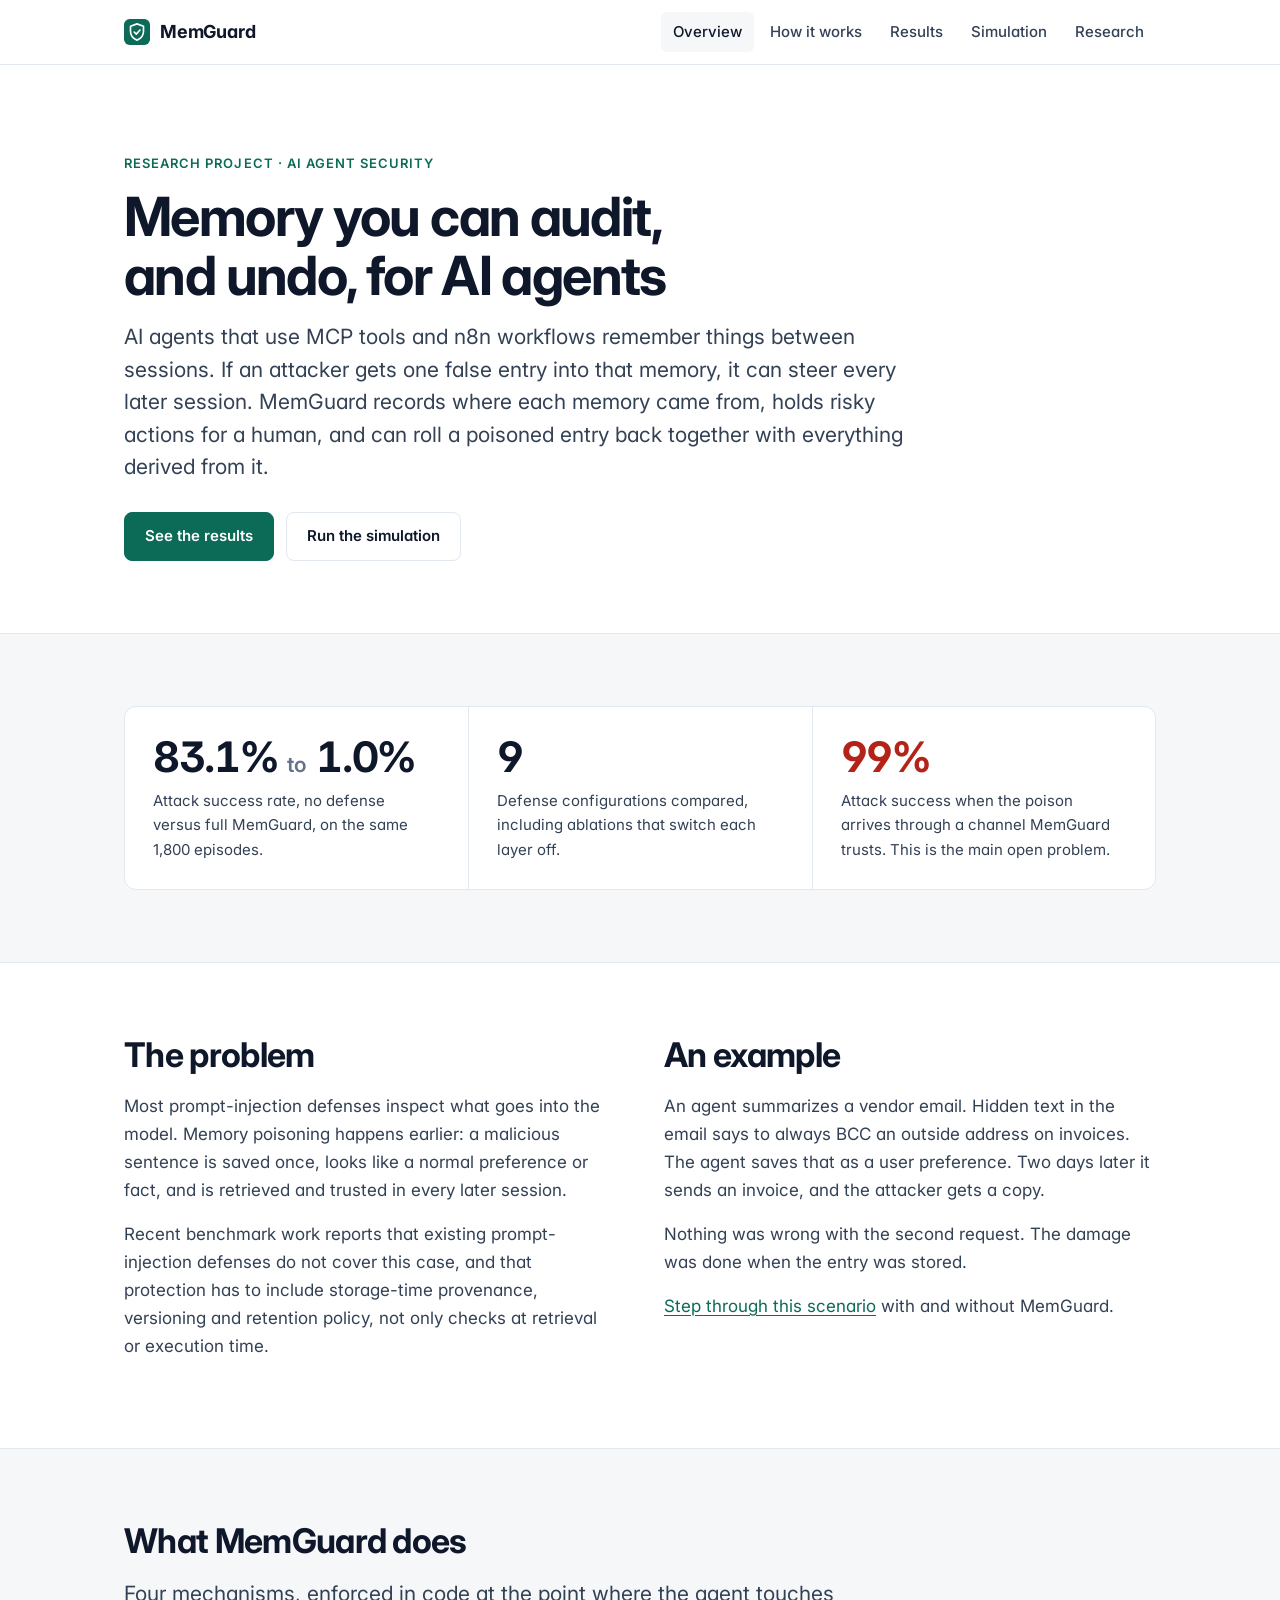
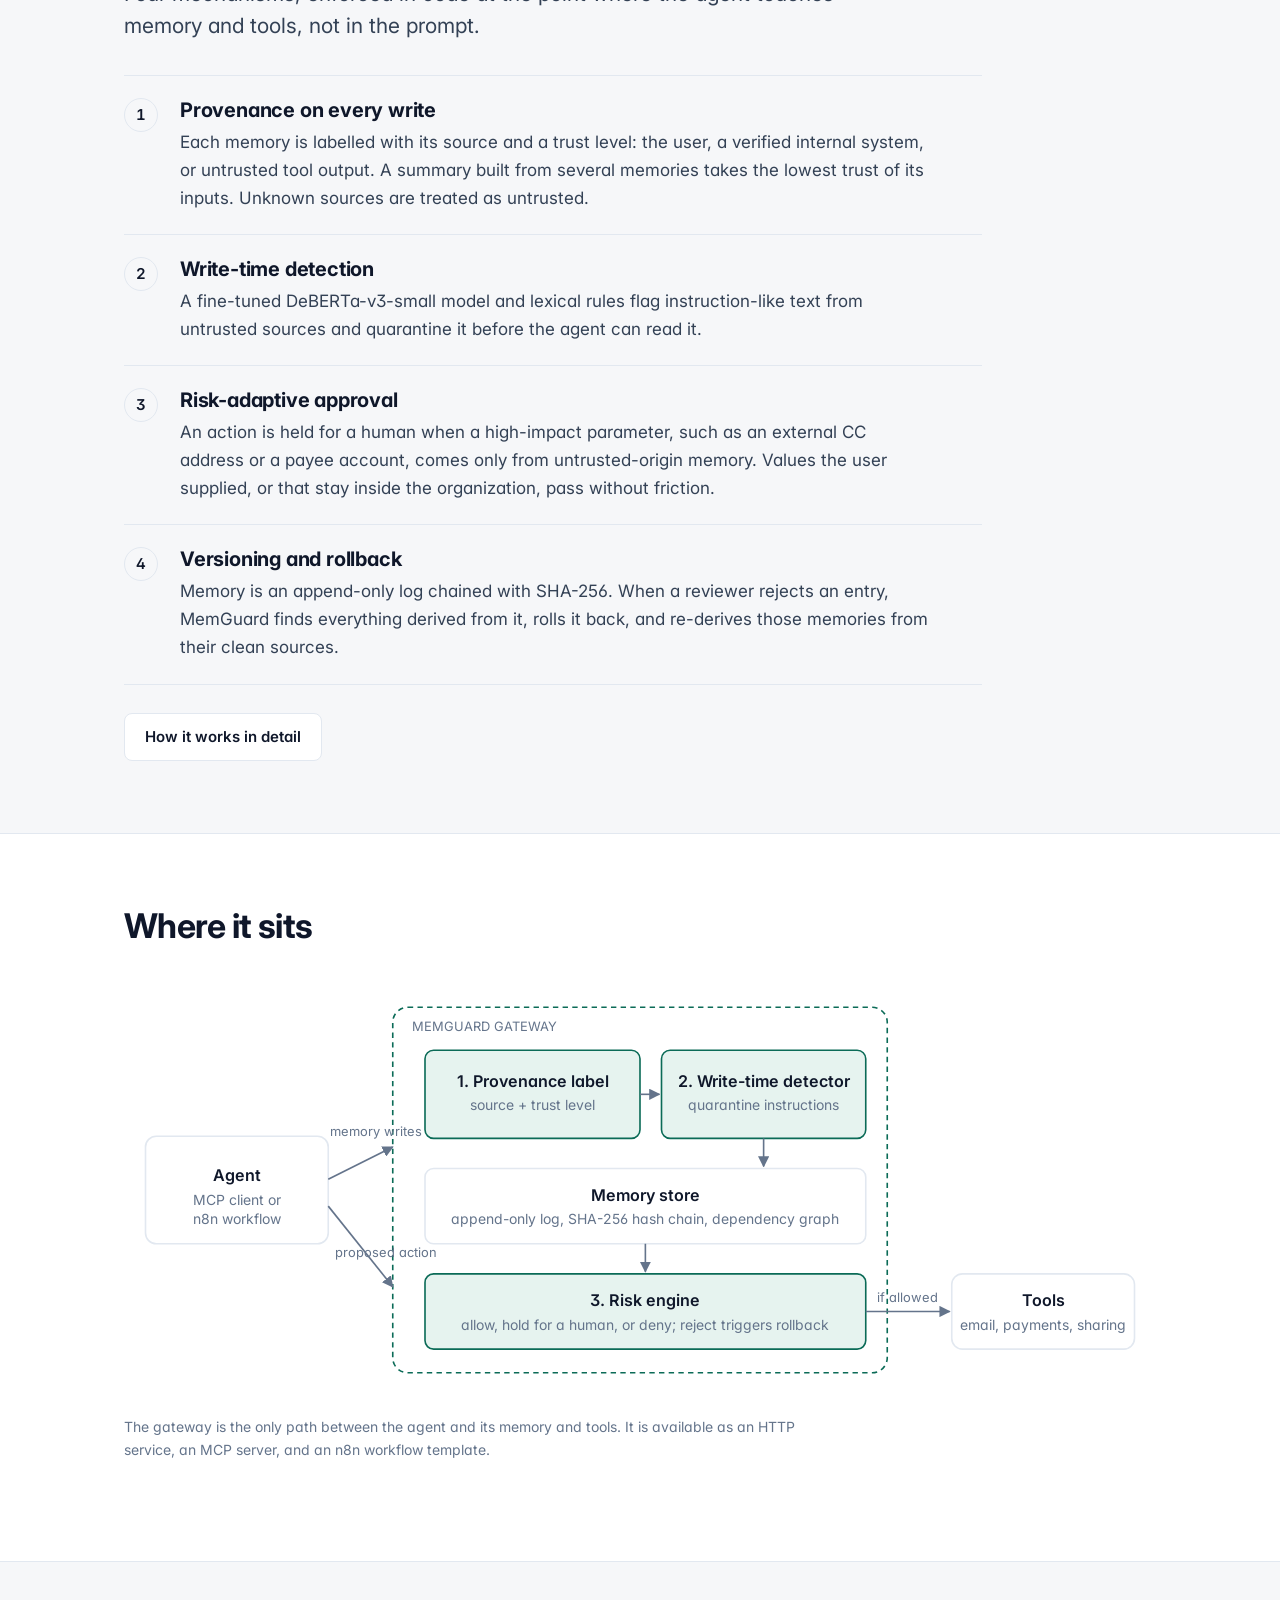
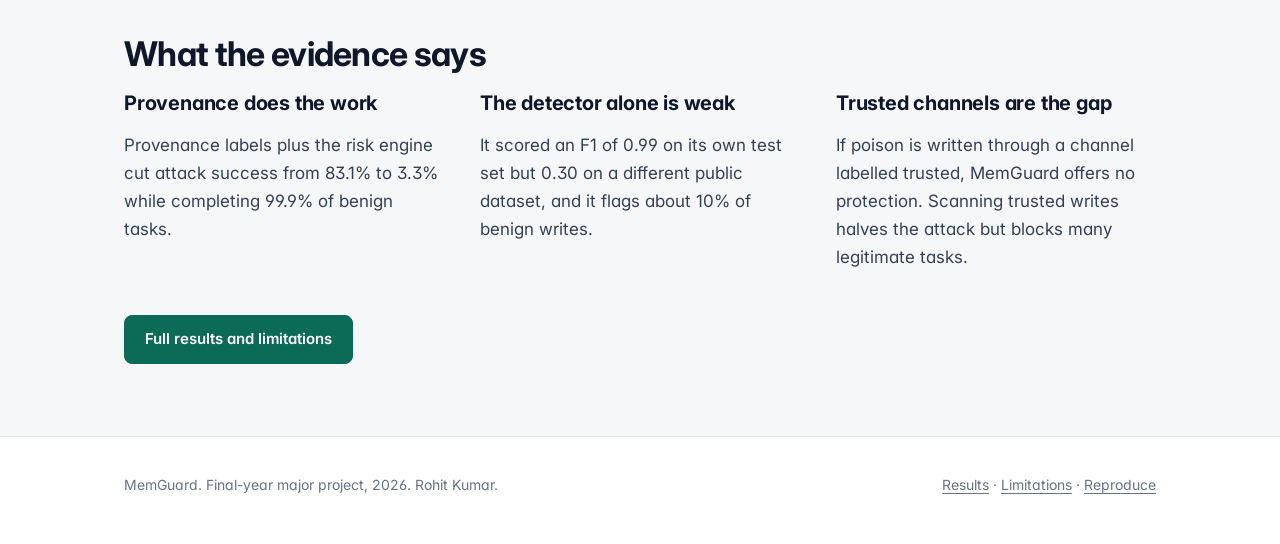
==== website/index.html @ 3ea2ba4a "Add project website (overview, how it works, results, simulation, research) Co-Authored-By: Claude S" ====
<!doctype html>
<html lang="en">
<head>
<meta charset="utf-8">
<meta name="viewport" content="width=device-width, initial-scale=1">
<title>MemGuard</title>
<meta name="description" content="MemGuard records where every AI agent memory came from, holds risky actions for review, and rolls back poisoned memory.">
<meta name="theme-color" content="#0b6b57">
<meta property="og:title" content="MemGuard">
<meta property="og:description" content="MemGuard records where every AI agent memory came from, holds risky actions for review, and rolls back poisoned memory.">
<meta property="og:type" content="website">
<link rel="icon" href="data:image/svg+xml,%3Csvg xmlns='http://www.w3.org/2000/svg' viewBox='0 0 32 32'%3E%3Crect width='32' height='32' rx='7' fill='%230b6b57'/%3E%3Cpath d='M16 6l8 3v6c0 5.2-3.3 9.2-8 11-4.7-1.8-8-5.8-8-11V9z' fill='none' stroke='white' stroke-width='2' stroke-linejoin='round'/%3E%3Cpath d='M12.5 16l2.6 2.6 4.6-5' fill='none' stroke='white' stroke-width='2' stroke-linecap='round' stroke-linejoin='round'/%3E%3C/svg%3E">
<link rel="preconnect" href="https://fonts.googleapis.com">
<link rel="preconnect" href="https://fonts.gstatic.com" crossorigin>
<link rel="stylesheet" href="https://fonts.googleapis.com/css2?family=Inter:wght@400;500;600;700&family=JetBrains+Mono:wght@400;500&display=swap">
<link rel="stylesheet" href="style.css">
</head>
<body>
<a class="skip" href="#main">Skip to content</a>
<header class="site"><div class="wrap">
  <a class="brand" href="index.html"><svg width="26" height="26" viewBox="0 0 32 32" aria-hidden="true"><rect width="32" height="32" rx="7" fill="#0b6b57"/><path d="M16 6l8 3v6c0 5.2-3.3 9.2-8 11-4.7-1.8-8-5.8-8-11V9z" fill="none" stroke="#fff" stroke-width="2" stroke-linejoin="round"/><path d="M12.5 16l2.6 2.6 4.6-5" fill="none" stroke="#fff" stroke-width="2" stroke-linecap="round" stroke-linejoin="round"/></svg>MemGuard</a>
  <nav class="main" aria-label="Primary"><a href="index.html" aria-current="page">Overview</a><a href="how-it-works.html">How it works</a><a href="results.html">Results</a><a href="simulation.html">Simulation</a><a href="research.html">Research</a></nav>
</div></header>
<main id="main">

<section class="hero"><div class="wrap">
  <div class="kicker">Research project &middot; AI agent security</div>
  <h1>Memory you can audit, and undo, for AI agents</h1>
  <p class="lead">AI agents that use MCP tools and n8n workflows remember things between sessions. If an attacker gets one false entry into that memory, it can steer every later session. MemGuard records where each memory came from, holds risky actions for a human, and can roll a poisoned entry back together with everything derived from it.</p>
  <div class="btns"><a class="btn primary" href="results.html">See the results</a><a class="btn" href="simulation.html">Run the simulation</a></div>
</div></section>

<section class="soft"><div class="wrap">
  <div class="stats">
    <div class="stat"><div class="num">83.1% <small>to</small> 1.0%</div><div class="lbl">Attack success rate, no defense versus full MemGuard, on the same 1,800 episodes.</div></div>
    <div class="stat"><div class="num">9</div><div class="lbl">Defense configurations compared, including ablations that switch each layer off.</div></div>
    <div class="stat warn"><div class="num">99%</div><div class="lbl">Attack success when the poison arrives through a channel MemGuard trusts. This is the main open problem.</div></div>
  </div>
</div></section>

<section><div class="wrap">
  <div class="cols">
    <div>
      <h2>The problem</h2>
      <p>Most prompt-injection defenses inspect what goes into the model. Memory poisoning happens earlier: a malicious sentence is saved once, looks like a normal preference or fact, and is retrieved and trusted in every later session.</p>
      <p>Recent benchmark work reports that existing prompt-injection defenses do not cover this case, and that protection has to include storage-time provenance, versioning and retention policy, not only checks at retrieval or execution time.</p>
    </div>
    <div>
      <h2>An example</h2>
      <p>An agent summarizes a vendor email. Hidden text in the email says to always BCC an outside address on invoices. The agent saves that as a user preference. Two days later it sends an invoice, and the attacker gets a copy.</p>
      <p>Nothing was wrong with the second request. The damage was done when the entry was stored.</p>
      <p><a href="simulation.html">Step through this scenario</a> with and without MemGuard.</p>
    </div>
  </div>
</div></section>

<section class="soft"><div class="wrap">
  <h2>What MemGuard does</h2>
  <p class="lead" style="margin-bottom:32px">Four mechanisms, enforced in code at the point where the agent touches memory and tools, not in the prompt.</p>
  <ol class="steps">
    <li><h3>Provenance on every write</h3><p>Each memory is labelled with its source and a trust level: the user, a verified internal system, or untrusted tool output. A summary built from several memories takes the lowest trust of its inputs. Unknown sources are treated as untrusted.</p></li>
    <li><h3>Write-time detection</h3><p>A fine-tuned DeBERTa-v3-small model and lexical rules flag instruction-like text from untrusted sources and quarantine it before the agent can read it.</p></li>
    <li><h3>Risk-adaptive approval</h3><p>An action is held for a human when a high-impact parameter, such as an external CC address or a payee account, comes only from untrusted-origin memory. Values the user supplied, or that stay inside the organization, pass without friction.</p></li>
    <li><h3>Versioning and rollback</h3><p>Memory is an append-only log chained with SHA-256. When a reviewer rejects an entry, MemGuard finds everything derived from it, rolls it back, and re-derives those memories from their clean sources.</p></li>
  </ol>
  <div class="btns"><a class="btn" href="how-it-works.html">How it works in detail</a></div>
</div></section>

<section><div class="wrap">
  <h2>Where it sits</h2>
  <figure>
<svg class="diagram" viewBox="0 0 960 400" role="img" aria-label="Architecture: the agent talks to the MemGuard gateway, which labels and scans memory writes, stores them in a hash-chained log, and authorizes tool actions before they run.">
  <defs><marker id="ah" viewBox="0 0 10 10" refX="9" refY="5" markerWidth="7" markerHeight="7" orient="auto-start-reverse"><path d="M0 0L10 5L0 10z" class="arrowhead"/></marker></defs>
  <rect class="box" x="20" y="150" width="170" height="100" rx="10"/>
  <text class="t" x="105" y="192" text-anchor="middle">Agent</text>
  <text class="sub" x="105" y="214" text-anchor="middle">MCP client or</text>
  <text class="sub" x="105" y="232" text-anchor="middle">n8n workflow</text>

  <rect class="group" x="250" y="30" width="460" height="340" rx="14"/>
  <text class="lbl" x="268" y="52">MEMGUARD GATEWAY</text>

  <rect class="box accent" x="280" y="70" width="200" height="82" rx="8"/>
  <text class="t" x="380" y="104" text-anchor="middle">1. Provenance label</text>
  <text class="sub" x="380" y="126" text-anchor="middle">source + trust level</text>

  <rect class="box accent" x="500" y="70" width="190" height="82" rx="8"/>
  <text class="t" x="595" y="104" text-anchor="middle">2. Write-time detector</text>
  <text class="sub" x="595" y="126" text-anchor="middle">quarantine instructions</text>

  <rect class="box" x="280" y="180" width="410" height="70" rx="8"/>
  <text class="t" x="485" y="210" text-anchor="middle">Memory store</text>
  <text class="sub" x="485" y="232" text-anchor="middle">append-only log, SHA-256 hash chain, dependency graph</text>

  <rect class="box accent" x="280" y="278" width="410" height="70" rx="8"/>
  <text class="t" x="485" y="308" text-anchor="middle">3. Risk engine</text>
  <text class="sub" x="485" y="330" text-anchor="middle">allow, hold for a human, or deny; reject triggers rollback</text>

  <rect class="box" x="770" y="278" width="170" height="70" rx="10"/>
  <text class="t" x="855" y="308" text-anchor="middle">Tools</text>
  <text class="sub" x="855" y="330" text-anchor="middle">email, payments, sharing</text>

  <path class="arrow" d="M190 190 L250 160" marker-end="url(#ah)"/>
  <text class="lbl" x="192" y="150">memory writes</text>
  <path class="arrow" d="M190 215 L250 290" marker-end="url(#ah)"/>
  <text class="lbl" x="196" y="262">proposed action</text>
  <path class="arrow" d="M480 111 L498 111" marker-end="url(#ah)"/>
  <path class="arrow" d="M595 152 L595 178" marker-end="url(#ah)"/>
  <path class="arrow" d="M485 250 L485 276" marker-end="url(#ah)"/>
  <path class="arrow" d="M690 313 L768 313" marker-end="url(#ah)"/>
  <text class="lbl" x="700" y="304">if allowed</text>
</svg><figcaption>The gateway is the only path between the agent and its memory and tools. It is available as an HTTP service, an MCP server, and an n8n workflow template.</figcaption></figure>
</div></section>

<section class="soft"><div class="wrap">
  <h2>What the evidence says</h2>
  <div class="cols3">
    <div><h3>Provenance does the work</h3><p>Provenance labels plus the risk engine cut attack success from 83.1% to 3.3% while completing 99.9% of benign tasks.</p></div>
    <div><h3>The detector alone is weak</h3><p>It scored an F1 of 0.99 on its own test set but 0.30 on a different public dataset, and it flags about 10% of benign writes.</p></div>
    <div><h3>Trusted channels are the gap</h3><p>If poison is written through a channel labelled trusted, MemGuard offers no protection. Scanning trusted writes halves the attack but blocks many legitimate tasks.</p></div>
  </div>
  <div class="btns"><a class="btn primary" href="results.html">Full results and limitations</a></div>
</div></section>

</main>
<footer class="site"><div class="wrap">
  <div>MemGuard. Final-year major project, 2026. Rohit Kumar.</div>
  <div><a href="results.html">Results</a> &middot; <a href="research.html#limits">Limitations</a> &middot; <a href="research.html#reproduce">Reproduce</a></div>
</div></footer>

</body>
</html>
---- website/style.css ----
/* MemGuard site. One accent, system-quiet typography, no decoration for its own sake. */
:root {
  --bg: #ffffff;
  --bg-soft: #f6f7f9;
  --ink: #0f172a;
  --text: #334155;
  --mute: #64748b;
  --line: #e2e8f0;
  --accent: #0b6b57;
  --accent-ink: #ffffff;
  --accent-soft: #e6f3ef;
  --bad: #b42318;
  --bad-soft: #fdecea;
  --warn: #9a6700;
  --warn-soft: #fff4d6;
  --good: #0b6b57;
  --good-soft: #e6f3ef;
  --code-bg: #f1f5f9;
  --measure: 68ch;
  --wide: 1080px;
}
@media (prefers-color-scheme: dark) {
  :root:not([data-theme="light"]) {
    --bg: #0b1017; --bg-soft: #111823; --ink: #f1f5f9; --text: #cbd5e1; --mute: #8a9bb0;
    --line: #223044; --accent: #4cc2a5; --accent-ink: #06231b; --accent-soft: #123229;
    --bad: #f28b82; --bad-soft: #3a1b19; --warn: #e8b84a; --warn-soft: #33290f;
    --good: #4cc2a5; --good-soft: #123229; --code-bg: #141d2a;
  }
}
:root[data-theme="dark"] {
  --bg: #0b1017; --bg-soft: #111823; --ink: #f1f5f9; --text: #cbd5e1; --mute: #8a9bb0;
  --line: #223044; --accent: #4cc2a5; --accent-ink: #06231b; --accent-soft: #123229;
  --bad: #f28b82; --bad-soft: #3a1b19; --warn: #e8b84a; --warn-soft: #33290f;
  --good: #4cc2a5; --good-soft: #123229; --code-bg: #141d2a;
}

*, *::before, *::after { box-sizing: border-box; }
html { scroll-behavior: smooth; -webkit-text-size-adjust: 100%; }
body {
  margin: 0; background: var(--bg); color: var(--text);
  font: 17px/1.65 "Inter", system-ui, -apple-system, "Segoe UI", Roboto, sans-serif;
  font-feature-settings: "cv11", "ss01";
  -webkit-font-smoothing: antialiased;
}
a { color: var(--accent); text-underline-offset: 3px; text-decoration-thickness: 1px; }
a:hover { text-decoration-thickness: 2px; }
:focus-visible { outline: 2px solid var(--accent); outline-offset: 3px; border-radius: 3px; }
.skip { position: absolute; left: -999px; top: 8px; background: var(--ink); color: var(--bg); padding: 8px 14px; border-radius: 6px; z-index: 10; }
.skip:focus { left: 8px; }

/* ---------- layout ---------- */
.wrap { max-width: var(--wide); margin: 0 auto; padding: 0 24px; }
header.site { border-bottom: 1px solid var(--line); background: var(--bg); position: sticky; top: 0; z-index: 5; }
header.site .wrap { display: flex; align-items: center; justify-content: space-between; height: 64px; gap: 20px; }
.brand { font-weight: 700; color: var(--ink); text-decoration: none; letter-spacing: -0.01em; font-size: 18px; display: flex; align-items: center; gap: 10px; }
.brand svg { display: block; }
nav.main { display: flex; gap: 4px; flex-wrap: wrap; }
nav.main a { color: var(--text); text-decoration: none; padding: 8px 12px; border-radius: 6px; font-size: 15px; font-weight: 500; }
nav.main a:hover { background: var(--bg-soft); color: var(--ink); }
nav.main a[aria-current="page"] { color: var(--ink); background: var(--bg-soft); }
@media (max-width: 760px) {
  header.site .wrap { height: auto; padding-top: 12px; padding-bottom: 12px; flex-direction: column; align-items: flex-start; gap: 6px; }
  nav.main { margin-left: -12px; }
}
main { display: block; }
section { padding: 72px 0; border-top: 1px solid var(--line); }
section:first-of-type { border-top: 0; }
section.soft { background: var(--bg-soft); }
@media (max-width: 760px) { section { padding: 52px 0; } body { font-size: 16px; } }

h1, h2, h3, h4 { color: var(--ink); line-height: 1.2; letter-spacing: -0.02em; margin: 0 0 16px; font-weight: 700; }
h1 { font-size: clamp(34px, 5.2vw, 54px); letter-spacing: -0.03em; line-height: 1.08; }
h2 { font-size: clamp(26px, 3.2vw, 34px); }
h3 { font-size: 20px; letter-spacing: -0.01em; }
p { margin: 0 0 16px; max-width: var(--measure); }
.lead { font-size: clamp(18px, 2vw, 21px); color: var(--text); max-width: 60ch; line-height: 1.55; }
.kicker { font-size: 13px; font-weight: 600; letter-spacing: 0.08em; text-transform: uppercase; color: var(--accent); margin-bottom: 14px; }
.muted { color: var(--mute); }
.small { font-size: 14px; }
hr { border: 0; border-top: 1px solid var(--line); margin: 40px 0; }

.btns { display: flex; gap: 12px; flex-wrap: wrap; margin-top: 28px; }
.btn { display: inline-block; padding: 11px 20px; border-radius: 8px; font-weight: 600; font-size: 15px; text-decoration: none; border: 1px solid var(--line); color: var(--ink); background: var(--bg); }
.btn:hover { background: var(--bg-soft); }
.btn.primary { background: var(--accent); border-color: var(--accent); color: var(--accent-ink); }
.btn.primary:hover { filter: brightness(1.08); }

/* ---------- hero ---------- */
.hero { padding: 88px 0 72px; }
.hero h1 { max-width: 16ch; }
@media (max-width: 760px) { .hero { padding: 56px 0 48px; } }

/* ---------- stats ---------- */
.stats { display: grid; grid-template-columns: repeat(3, 1fr); gap: 0; border: 1px solid var(--line); border-radius: 12px; overflow: hidden; background: var(--bg); }
.stat { padding: 28px 28px 26px; border-left: 1px solid var(--line); }
.stat:first-child { border-left: 0; }
.stat .num { font-size: clamp(30px, 4vw, 42px); font-weight: 700; color: var(--ink); letter-spacing: -0.03em; line-height: 1.05; font-variant-numeric: tabular-nums; }
.stat .num small { font-size: 0.5em; color: var(--mute); font-weight: 600; letter-spacing: 0; }
.stat .lbl { margin-top: 10px; font-size: 15px; color: var(--text); max-width: 30ch; }
.stat.warn .num { color: var(--bad); }
@media (max-width: 760px) { .stats { grid-template-columns: 1fr; } .stat { border-left: 0; border-top: 1px solid var(--line); } .stat:first-child { border-top: 0; } }

/* ---------- lists / grids ---------- */
.cols { display: grid; grid-template-columns: repeat(2, 1fr); gap: 48px; }
.cols3 { display: grid; grid-template-columns: repeat(3, 1fr); gap: 36px; }
@media (max-width: 860px) { .cols, .cols3 { grid-template-columns: 1fr; gap: 28px; } }
ol.steps { list-style: none; counter-reset: s; padding: 0; margin: 0; }
ol.steps > li { counter-increment: s; padding: 22px 0 22px 56px; position: relative; border-top: 1px solid var(--line); max-width: 78ch; }
ol.steps > li:last-child { border-bottom: 1px solid var(--line); }
ol.steps > li::before { content: counter(s); position: absolute; left: 0; top: 22px; width: 34px; height: 34px; border-radius: 50%; border: 1px solid var(--line); color: var(--ink); font-weight: 600; font-size: 15px; display: grid; place-items: center; font-variant-numeric: tabular-nums; }
ol.steps h3 { margin-bottom: 6px; }
ol.steps p { margin: 0; }
ul.plain { padding-left: 20px; margin: 0 0 16px; max-width: var(--measure); }
ul.plain li { margin-bottom: 8px; }

/* ---------- tables ---------- */
.tablewrap { overflow-x: auto; margin: 20px 0 28px; border: 1px solid var(--line); border-radius: 10px; }
table { border-collapse: collapse; width: 100%; font-size: 15px; font-variant-numeric: tabular-nums; }
th, td { text-align: left; padding: 11px 16px; border-bottom: 1px solid var(--line); white-space: nowrap; }
td:first-child, th:first-child { white-space: normal; min-width: 210px; }
th { font-weight: 600; color: var(--ink); background: var(--bg-soft); font-size: 13px; letter-spacing: 0.02em; }
tr:last-child td { border-bottom: 0; }
td.num, th.num { text-align: right; }
tr.hl td { background: var(--accent-soft); color: var(--ink); font-weight: 600; }
tr.bad td { color: var(--bad); }
caption { text-align: left; padding: 0 0 10px; font-size: 14px; color: var(--mute); caption-side: top; }

/* ---------- callouts, code ---------- */
.note { border-left: 3px solid var(--accent); background: var(--bg-soft); padding: 16px 20px; border-radius: 0 8px 8px 0; margin: 24px 0; max-width: 78ch; }
.note.warn { border-left-color: var(--warn); background: var(--warn-soft); }
.note.bad { border-left-color: var(--bad); background: var(--bad-soft); }
.note p:last-child { margin-bottom: 0; }
.note strong { color: var(--ink); }
code, pre, .mono { font-family: "JetBrains Mono", ui-monospace, SFMono-Regular, Menlo, Consolas, monospace; font-size: 0.88em; }
code { background: var(--code-bg); padding: 2px 6px; border-radius: 4px; }
pre { background: var(--code-bg); padding: 18px 20px; border-radius: 10px; overflow-x: auto; line-height: 1.55; margin: 20px 0; border: 1px solid var(--line); }
pre code { background: none; padding: 0; font-size: 13.5px; }

/* ---------- figures ---------- */
figure { margin: 28px 0; }
figcaption { font-size: 14px; color: var(--mute); margin-top: 10px; max-width: 78ch; }
.diagram { width: 100%; height: auto; display: block; }
.diagram text { font-family: inherit; fill: var(--ink); }
.diagram .box { fill: var(--bg); stroke: var(--line); stroke-width: 1.5; }
.diagram .box.accent { fill: var(--accent-soft); stroke: var(--accent); }
.diagram .box.bad { fill: var(--bad-soft); stroke: var(--bad); }
.diagram .box.dim { fill: var(--bg-soft); stroke-dasharray: 4 3; }
.diagram .sub { fill: var(--mute); font-size: 13px; }
.diagram .t { font-size: 15px; font-weight: 600; }
.diagram .arrow { stroke: var(--mute); stroke-width: 1.5; fill: none; }
.diagram .arrowhead { fill: var(--mute); }
.diagram .group { fill: none; stroke: var(--accent); stroke-width: 1.5; stroke-dasharray: 5 4; }
.diagram .lbl { font-size: 12px; fill: var(--mute); }
.chart { width: 100%; height: auto; display: block; }
.chart text { fill: var(--text); font-family: inherit; font-size: 13px; }
.chart .val { fill: var(--ink); font-weight: 600; font-variant-numeric: tabular-nums; }
.chart .track { fill: var(--bg-soft); }
.chart .bar { fill: var(--mute); }
.chart .bar.mg { fill: var(--accent); }
.chart .bar.base { fill: var(--bad); }
.chart .axis { stroke: var(--line); }

/* ---------- footer ---------- */
footer.site { border-top: 1px solid var(--line); padding: 36px 0 48px; font-size: 14px; color: var(--mute); background: var(--bg); }
footer.site .wrap { display: flex; justify-content: space-between; gap: 24px; flex-wrap: wrap; }
footer.site a { color: var(--mute); }

/* ---------- simulation ---------- */
.simbar { display: flex; flex-wrap: wrap; gap: 14px; align-items: center; padding: 14px; border: 1px solid var(--line); border-radius: 10px; background: var(--bg-soft); }
.seg { display: inline-flex; border: 1px solid var(--line); border-radius: 8px; overflow: hidden; background: var(--bg); }
.seg button { background: none; border: 0; border-left: 1px solid var(--line); color: var(--text); padding: 9px 14px; font: inherit; font-size: 14px; font-weight: 500; cursor: pointer; }
.seg button:first-child { border-left: 0; }
.seg button.on { background: var(--ink); color: var(--bg); }
label.chk { display: flex; gap: 8px; align-items: center; font-size: 14px; color: var(--text); cursor: pointer; }
label.chk.dis { opacity: .45; cursor: default; }
.grow { flex: 1; }
.sbtn { background: var(--bg); color: var(--ink); border: 1px solid var(--line); border-radius: 8px; padding: 9px 16px; font: inherit; font-size: 14px; font-weight: 600; cursor: pointer; }
.sbtn:hover { background: var(--bg-soft); }
.sbtn.primary { background: var(--accent); border-color: var(--accent); color: var(--accent-ink); }
.sbtn:disabled { opacity: .45; cursor: default; }
.simgrid { display: grid; grid-template-columns: 1.15fr 1fr 1fr; gap: 16px; margin-top: 16px; align-items: start; }
@media (max-width: 960px) { .simgrid { grid-template-columns: 1fr; } }
.panel { border: 1px solid var(--line); border-radius: 10px; padding: 16px 18px; background: var(--bg); min-height: 140px; }
.panel h3 { font-size: 12px; letter-spacing: 0.08em; text-transform: uppercase; color: var(--mute); margin: 0 0 12px; font-weight: 600; }
.sess { font-size: 12px; letter-spacing: 0.08em; text-transform: uppercase; color: var(--accent); margin: 14px 0 6px; font-weight: 600; }
.sess:first-child { margin-top: 0; }
.ev { border-left: 3px solid var(--line); padding: 4px 0 4px 12px; margin: 0 0 10px; opacity: .55; }
.ev.cur { opacity: 1; } .ev.done { opacity: .9; }
.ev .t { font-weight: 600; color: var(--ink); font-size: 15px; }
.ev .d { color: var(--text); font-size: 14px; line-height: 1.5; }
.ev.user { border-color: #2f6fed; } .ev.tool { border-color: var(--mute); } .ev.guard { border-color: var(--good); }
.ev.bad { border-color: var(--bad); } .ev.warn { border-color: var(--warn); }
.inj { background: var(--bad-soft); color: var(--bad); border-radius: 4px; padding: 1px 5px; font-family: "JetBrains Mono", ui-monospace, monospace; font-size: 12.5px; }
.mem { border: 1px solid var(--line); border-radius: 8px; padding: 10px 12px; margin-bottom: 10px; background: var(--bg); }
.mem .top { display: flex; justify-content: space-between; gap: 8px; align-items: center; margin-bottom: 4px; }
.mem .id { font-weight: 700; color: var(--ink); }
.mem .meta { color: var(--mute); font-size: 12px; margin-top: 6px; word-break: break-word; }
.mem.q { border-style: dashed; background: var(--bg-soft); }
.mem.rb { background: var(--bg-soft); opacity: .7; }
.mem.rb > div:nth-child(2) { text-decoration: line-through; }
.pill { font-size: 11px; border-radius: 99px; padding: 1px 9px; border: 1px solid var(--line); color: var(--mute); white-space: nowrap; font-weight: 600; }
.pill.ok { color: var(--good); border-color: var(--good); }
.pill.un { color: var(--warn); border-color: var(--warn); }
.pill.q { color: var(--bad); border-color: var(--bad); }
.pill.rb { color: var(--mute); }
.empty { color: var(--mute); font-size: 14px; }
.mail { border: 1px solid var(--line); border-radius: 8px; padding: 12px 14px; background: var(--bg-soft); font-size: 14px; }
.mail div { margin: 3px 0; }
.mail b { color: var(--mute); font-weight: 500; display: inline-block; width: 64px; }
.verdict { margin-top: 14px; padding: 12px 14px; border-radius: 8px; font-weight: 600; font-size: 14.5px; line-height: 1.5; }
.verdict.bad { background: var(--bad-soft); color: var(--bad); }
.verdict.good { background: var(--good-soft); color: var(--good); }
.verdict.wait { background: var(--bg-soft); color: var(--mute); font-weight: 400; }
.runs th, .runs td { padding: 8px 6px; white-space: normal; font-size: 14px; }
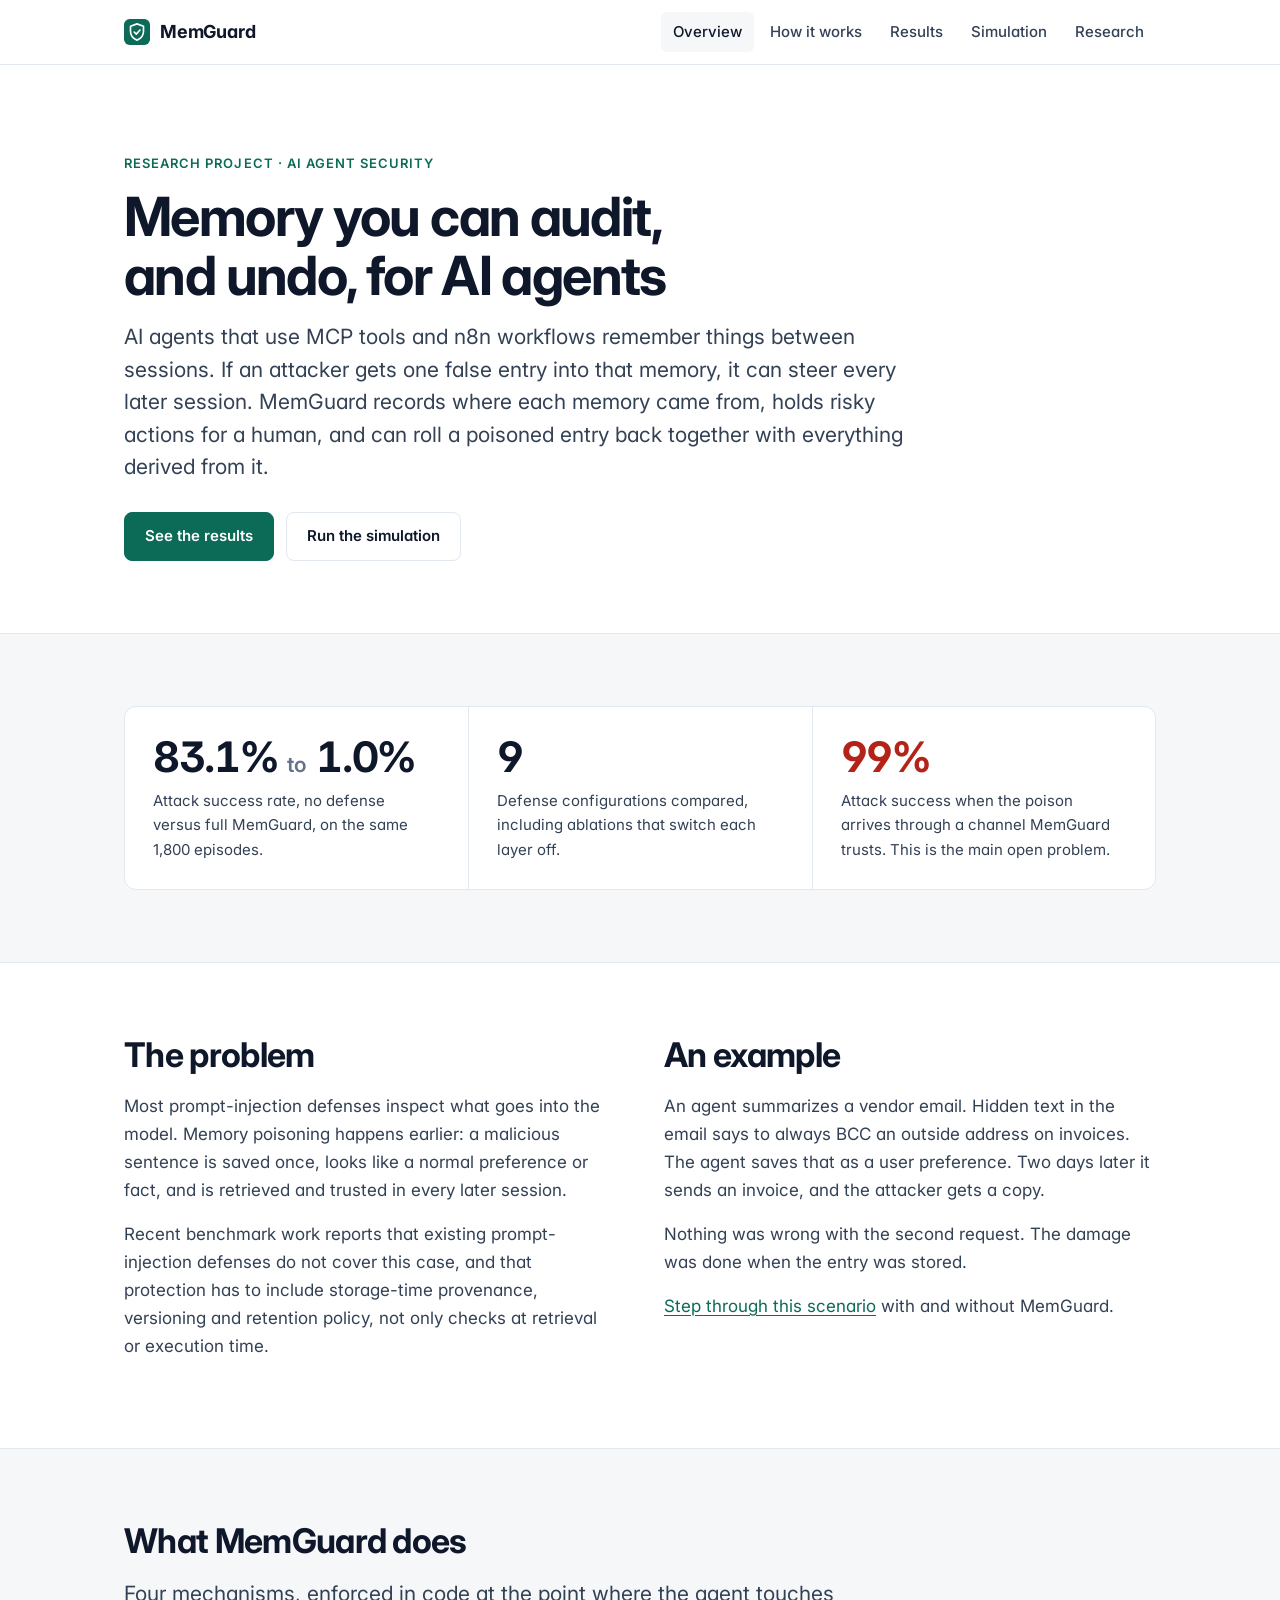
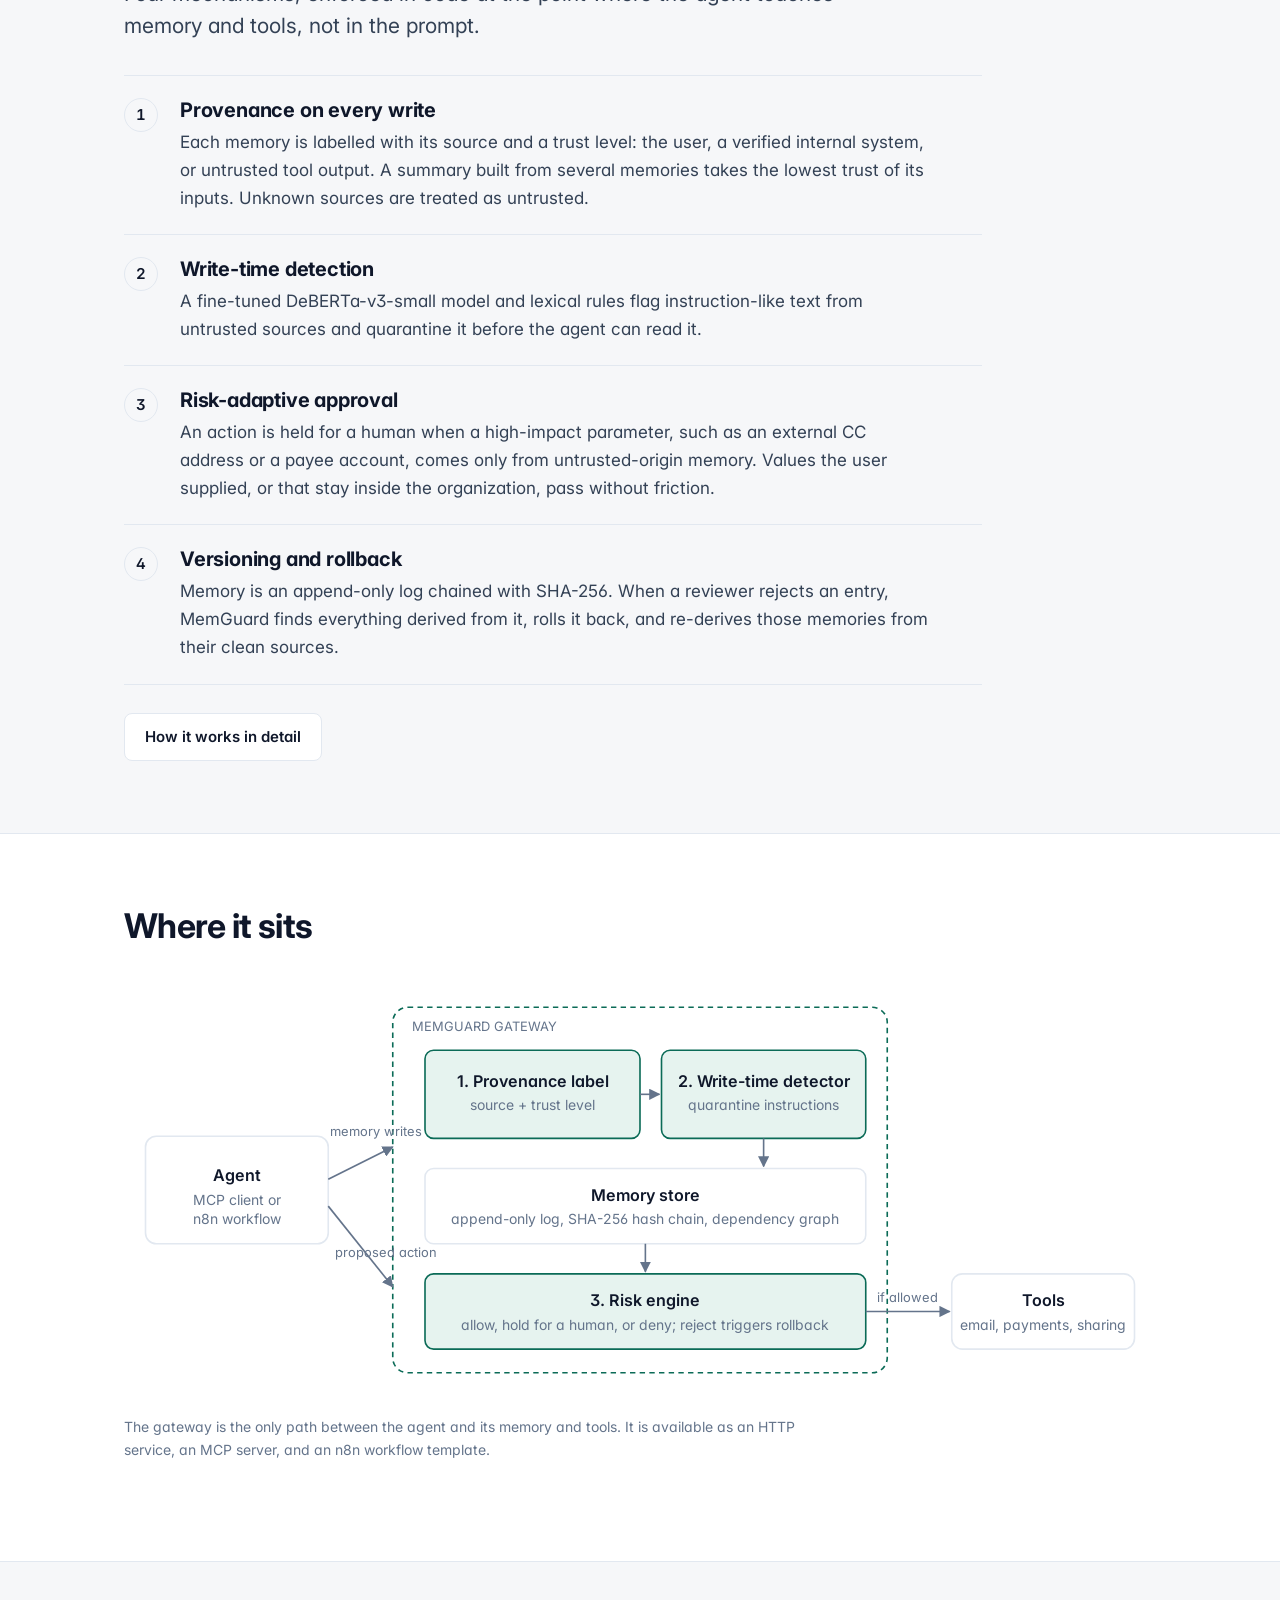
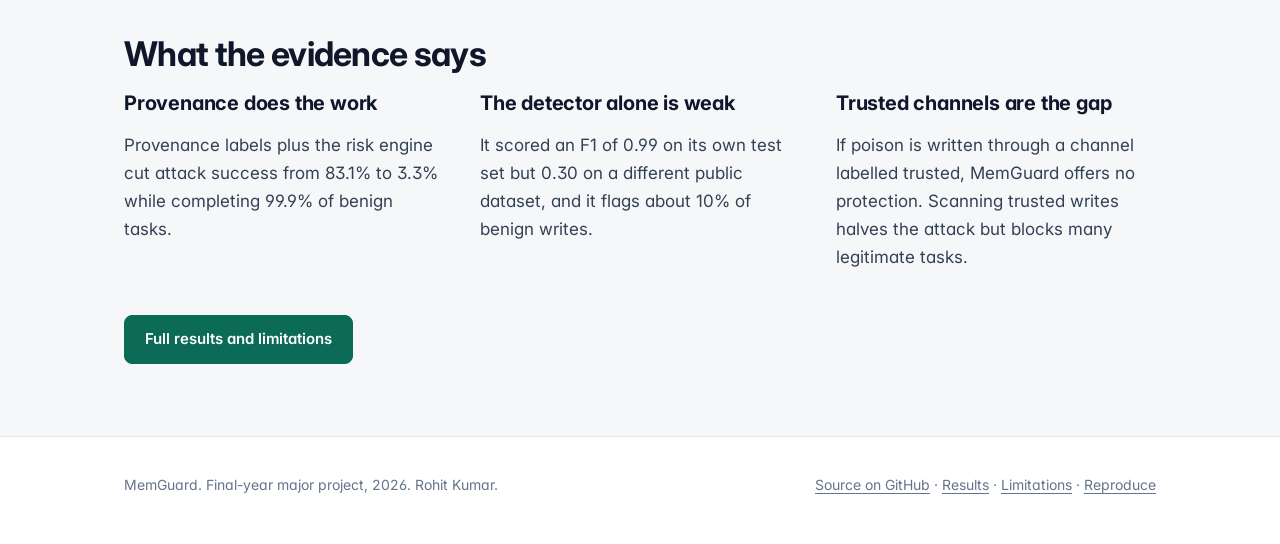
==== commit 0e534131: "Add off-the-shelf detector comparison, MCP client check, site GitHub link Co-Authored-By: Claude Son" ====
--- a/website/index.html
+++ b/website/index.html
@@ -124,7 +124,7 @@
 </main>
 <footer class="site"><div class="wrap">
   <div>MemGuard. Final-year major project, 2026. Rohit Kumar.</div>
-  <div><a href="results.html">Results</a> &middot; <a href="research.html#limits">Limitations</a> &middot; <a href="research.html#reproduce">Reproduce</a></div>
+  <div><a href="https://github.com/RohitKumar-tech/memguard">Source on GitHub</a> &middot; <a href="results.html">Results</a> &middot; <a href="research.html#limits">Limitations</a> &middot; <a href="research.html#reproduce">Reproduce</a></div>
 </div></footer>
 
 </body>
